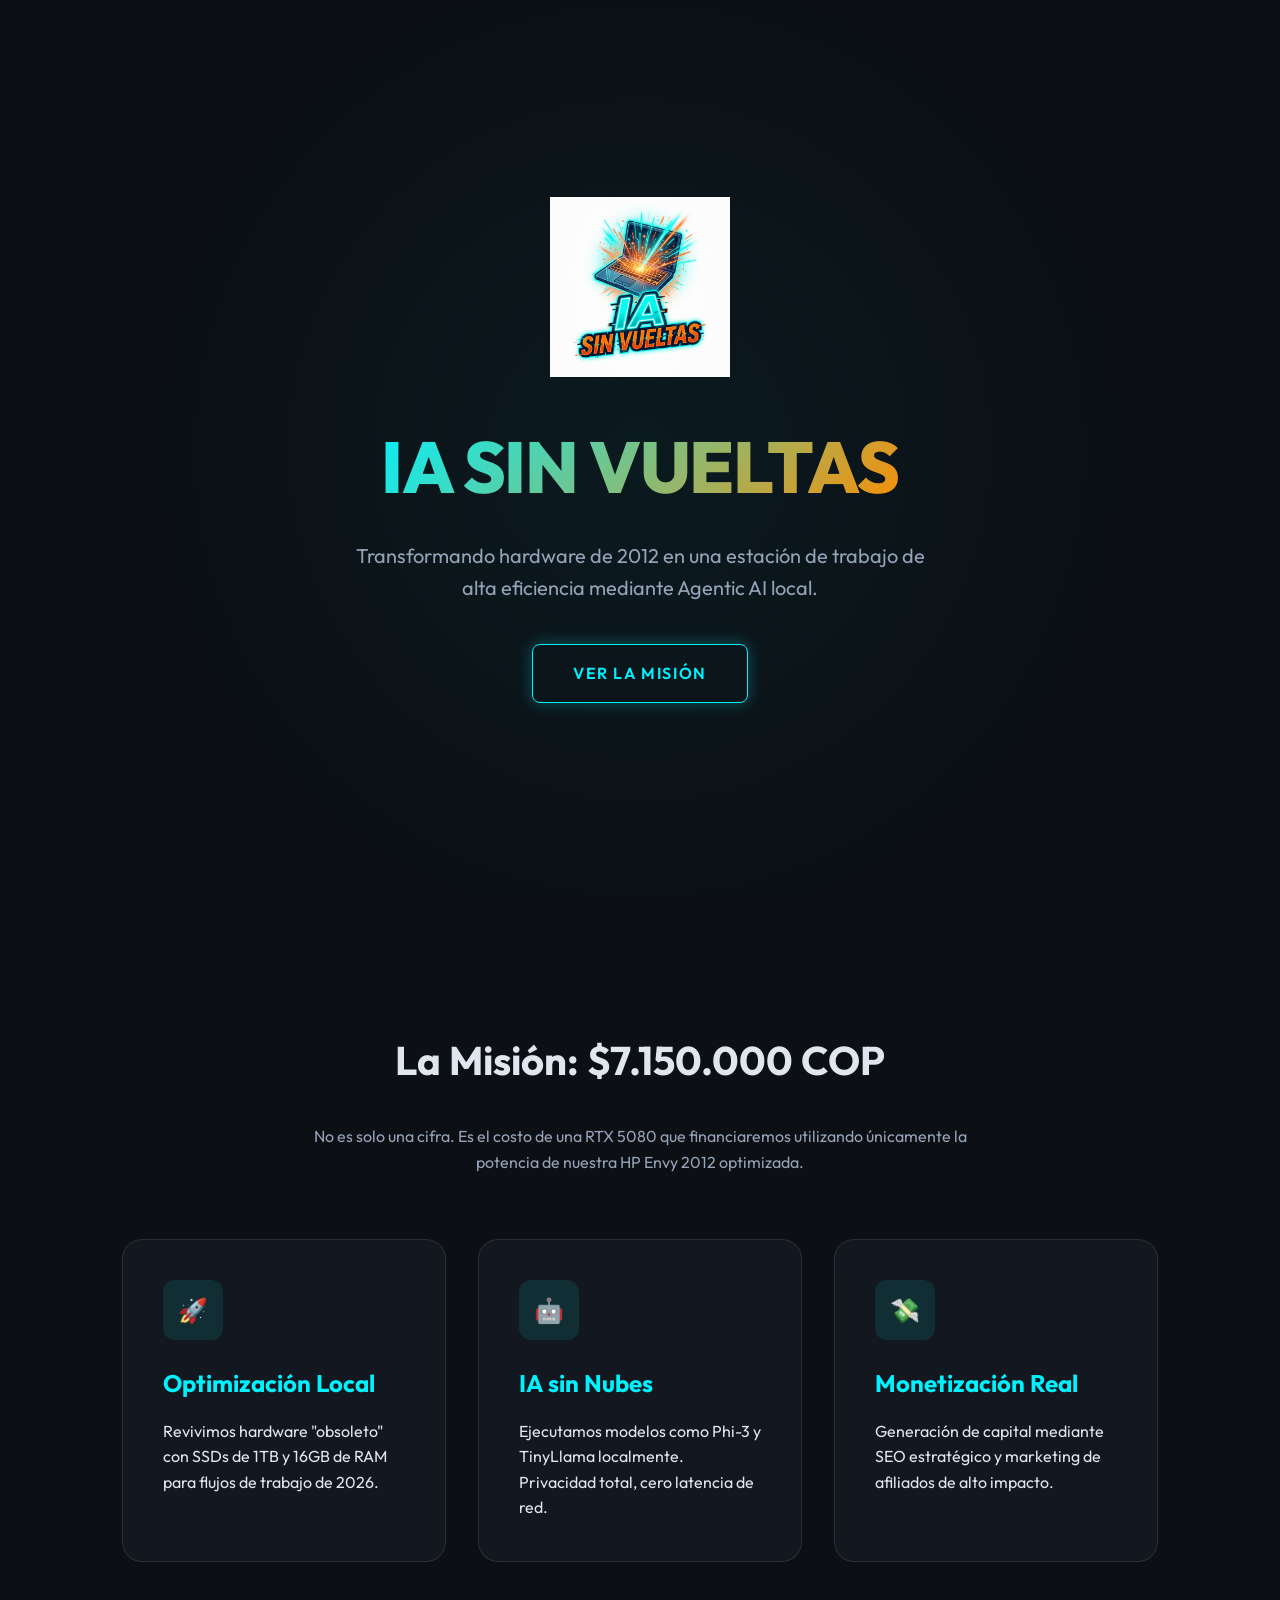
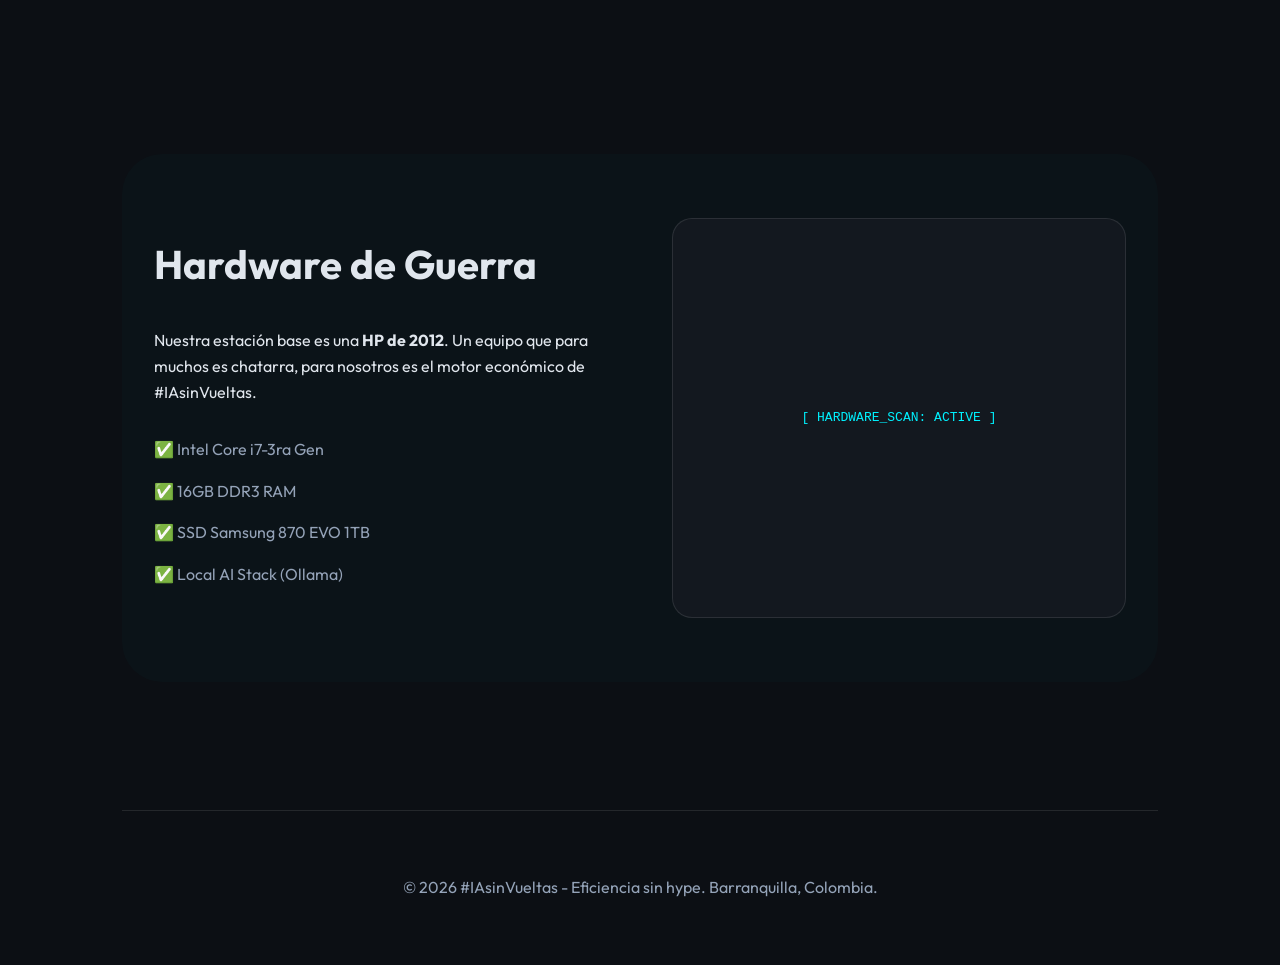
==== web/index.html @ 2c07257b "Initial commit: #IAsinVueltas Project Structure & Professional Website" ====
<!DOCTYPE html>
<html lang="es">
<head>
    <meta charset="UTF-8">
    <meta name="viewport" content="width=device-width, initial-scale=1.0">
    <title>IA sin vueltas | Hardware de 2012 + Inteligencia Artificial</title>
    <meta name="description" content="Descubre cómo revivir hardware antiguo de 2012 con IA local para generar ingresos. El proyecto #IAsinVueltas demuestra eficiencia funcional sin hype.">
    
    <!-- Fonts -->
    <link rel="preconnect" href="https://fonts.googleapis.com">
    <link rel="preconnect" href="https://fonts.gstatic.com" crossorigin>
    <link href="https://fonts.googleapis.com/css2?family=Outfit:wght@300;400;600;800&display=swap" rel="stylesheet">
    
    <!-- Styles -->
    <link rel="stylesheet" href="style.css">
    
    <!-- Favicon -->
    <link rel="icon" type="image/png" href="assets/logo.png">
</head>
<body>
    <div class="noise"></div>
    <div class="bg-overlay"></div>

    <div class="container">
        <header>
            <img src="assets/logo.png" alt="IA sin vueltas Logo" class="brand-logo" style="width: 180px; margin-bottom: 2rem;">
            <h1 data-text="IA SIN VUELTAS" class="glitch">IA SIN VUELTAS</h1>
            <p class="hero-sub">Transformando hardware de 2012 en una estación de trabajo de alta eficiencia mediante Agentic AI local.</p>
            <div class="cta-group">
                <a href="#mision" class="btn-primary">Ver la Misión</a>
            </div>
        </header>

        <section id="mision" style="padding: 8rem 0;">
            <div style="text-align: center; margin-bottom: 4rem;">
                <h2>La Misión: $7.150.000 COP</h2>
                <p style="color: var(--text-dim); max-width: 700px; margin: 0 auto;">No es solo una cifra. Es el costo de una RTX 5080 que financiaremos utilizando únicamente la potencia de nuestra HP Envy 2012 optimizada.</p>
            </div>

            <div class="mission-grid">
                <div class="card">
                    <div class="icon-box">🚀</div>
                    <h3>Optimización Local</h3>
                    <p>Revivimos hardware "obsoleto" con SSDs de 1TB y 16GB de RAM para flujos de trabajo de 2026.</p>
                </div>
                <div class="card">
                    <div class="icon-box">🤖</div>
                    <h3>IA sin Nubes</h3>
                    <p>Ejecutamos modelos como Phi-3 y TinyLlama localmente. Privacidad total, cero latencia de red.</p>
                </div>
                <div class="card">
                    <div class="icon-box">💸</div>
                    <h3>Monetización Real</h3>
                    <p>Generación de capital mediante SEO estratégico y marketing de afiliados de alto impacto.</p>
                </div>
            </div>
        </section>

        <section id="hardware" style="padding: 4rem 0; background: rgba(0, 242, 255, 0.02); border-radius: 40px; margin-bottom: 8rem;">
            <div class="container" style="display: flex; flex-wrap: wrap; align-items: center; gap: 4rem;">
                <div style="flex: 1; min-width: 300px;">
                    <h2>Hardware de Guerra</h2>
                    <p style="margin-bottom: 2rem;">Nuestra estación base es una <strong>HP de 2012</strong>. Un equipo que para muchos es chatarra, para nosotros es el motor económico de #IAsinVueltas.</p>
                    <ul style="list-style: none; color: var(--text-dim);">
                        <li style="margin-bottom: 1rem;">✅ Intel Core i7-3ra Gen</li>
                        <li style="margin-bottom: 1rem;">✅ 16GB DDR3 RAM</li>
                        <li style="margin-bottom: 1rem;">✅ SSD Samsung 870 EVO 1TB</li>
                        <li style="margin-bottom: 1rem;">✅ Local AI Stack (Ollama)</li>
                    </ul>
                </div>
                <div style="flex: 1; min-width: 300px; position: relative;">
                    <div style="width: 100%; height: 400px; background: var(--card-bg); border: 1px solid var(--glass-border); border-radius: 20px; display: flex; justify-content: center; align-items: center; overflow: hidden;">
                        <span style="color: var(--primary); font-family: monospace;">[ HARDWARE_SCAN: ACTIVE ]</span>
                        <!-- Aquí se podría poner una imagen del equipo -->
                    </div>
                </div>
            </div>
        </section>

        <footer style="text-align: center; padding: 4rem 0; border-top: 1px solid var(--glass-border);">
            <p style="color: var(--text-dim);">&copy; 2026 #IAsinVueltas - Eficiencia sin hype. Barranquilla, Colombia.</p>
        </footer>
    </div>

    <script src="main.js"></script>
</body>
</html>
---- web/style.css ----
:root {
    --bg-color: #0c0f14;
    --card-bg: rgba(23, 28, 36, 0.7);
    --primary: #00f2ff; /* Neon Turquoise */
    --secondary: #ff8c00; /* Sunset Orange */
    --text-main: #e0e6ed;
    --text-dim: #94a3b8;
    --glass-border: rgba(255, 255, 255, 0.1);
    --neon-shadow: 0 0 15px rgba(0, 242, 255, 0.3);
    --font-family: 'Outfit', sans-serif;
}

* {
    margin: 0;
    padding: 0;
    box-sizing: border-box;
}

body {
    background-color: var(--bg-color);
    color: var(--text-main);
    font-family: var(--font-family);
    line-height: 1.6;
    overflow-x: hidden;
}

/* Background Effect */
.bg-overlay {
    position: fixed;
    top: 0;
    left: 0;
    width: 100%;
    height: 100%;
    background: radial-gradient(circle at 50% 50%, rgba(0, 242, 255, 0.05) 0%, transparent 70%);
    z-index: -1;
}

.noise {
    position: fixed;
    top: 0;
    left: 0;
    width: 100%;
    height: 100%;
    background: url('https://grainy-gradients.vercel.app/noise.svg');
    opacity: 0.03;
    pointer-events: none;
    z-index: 100;
}

/* Header & Container */
.container {
    max-width: 1100px;
    margin: 0 auto;
    padding: 0 2rem;
}

header {
    height: 100vh;
    display: flex;
    flex-direction: column;
    justify-content: center;
    align-items: center;
    text-align: center;
    position: relative;
}

/* Typography */
h1 {
    font-size: 4.5rem;
    font-weight: 800;
    letter-spacing: -0.02em;
    background: linear-gradient(135deg, var(--primary), var(--secondary));
    background-clip: text;
    -webkit-background-clip: text;
    -webkit-text-fill-color: transparent;
    margin-bottom: 1rem;
    animation: fadeInScale 1s ease-out;
}

h2 {
    font-size: 2.5rem;
    margin-bottom: 2rem;
    color: var(--text-main);
}

.hero-sub {
    font-size: 1.25rem;
    color: var(--text-dim);
    max-width: 600px;
    margin-bottom: 2.5rem;
}

/* Glitch Effect */
.glitch {
    position: relative;
}

.glitch::after {
    content: attr(data-text);
    position: absolute;
    left: 2px;
    text-shadow: -1px 0 var(--secondary);
    top: 0;
    color: var(--text-main);
    background: var(--bg-color);
    overflow: hidden;
    clip: rect(0, 900px, 0, 0);
    animation: noise-anim 2s infinite linear alternate-reverse;
}

/* Buttons */
.btn-primary {
    display: inline-block;
    padding: 1rem 2.5rem;
    background: transparent;
    border: 1px solid var(--primary);
    color: var(--primary);
    text-decoration: none;
    font-weight: 600;
    border-radius: 8px;
    transition: all 0.3s ease;
    box-shadow: var(--neon-shadow);
    text-transform: uppercase;
    letter-spacing: 0.1em;
}

.btn-primary:hover {
    background: var(--primary);
    color: var(--bg-color);
    box-shadow: 0 0 30px var(--primary);
    transform: translateY(-2px);
}

/* Grid & Cards */
.mission-grid {
    display: grid;
    grid-template-columns: repeat(auto-fit, minmax(300px, 1fr));
    gap: 2rem;
    margin: 4rem 0;
}

.card {
    background: var(--card-bg);
    backdrop-filter: blur(12px);
    border: 1px solid var(--glass-border);
    padding: 2.5rem;
    border-radius: 20px;
    transition: transform 0.3s ease, border-color 0.3s ease;
}

.card:hover {
    transform: translateY(-10px);
    border-color: var(--primary);
}

.card h3 {
    color: var(--primary);
    margin-bottom: 1rem;
    font-size: 1.5rem;
}

/* Hardware Icons (Simple shapes for speed) */
.icon-box {
    width: 60px;
    height: 60px;
    background: rgba(0, 242, 255, 0.1);
    border-radius: 12px;
    display: flex;
    justify-content: center;
    align-items: center;
    margin-bottom: 1.5rem;
    font-size: 1.5rem;
}

/* Animations */
@keyframes fadeInScale {
    from { opacity: 0; transform: scale(0.9); }
    to { opacity: 1; transform: scale(1); }
}

@keyframes noise-anim {
  0% { clip: rect(10px, 9999px, 80px, 0); }
  20% { clip: rect(30px, 9999px, 20px, 0); }
  /* ... more steps ... */
  100% { clip: rect(80px, 9999px, 40px, 0); }
}

/* Mobile Responsive */
@media (max-width: 768px) {
    h1 { font-size: 3rem; }
    .hero-sub { font-size: 1rem; }
    header { height: auto; padding: 6rem 0; }
}
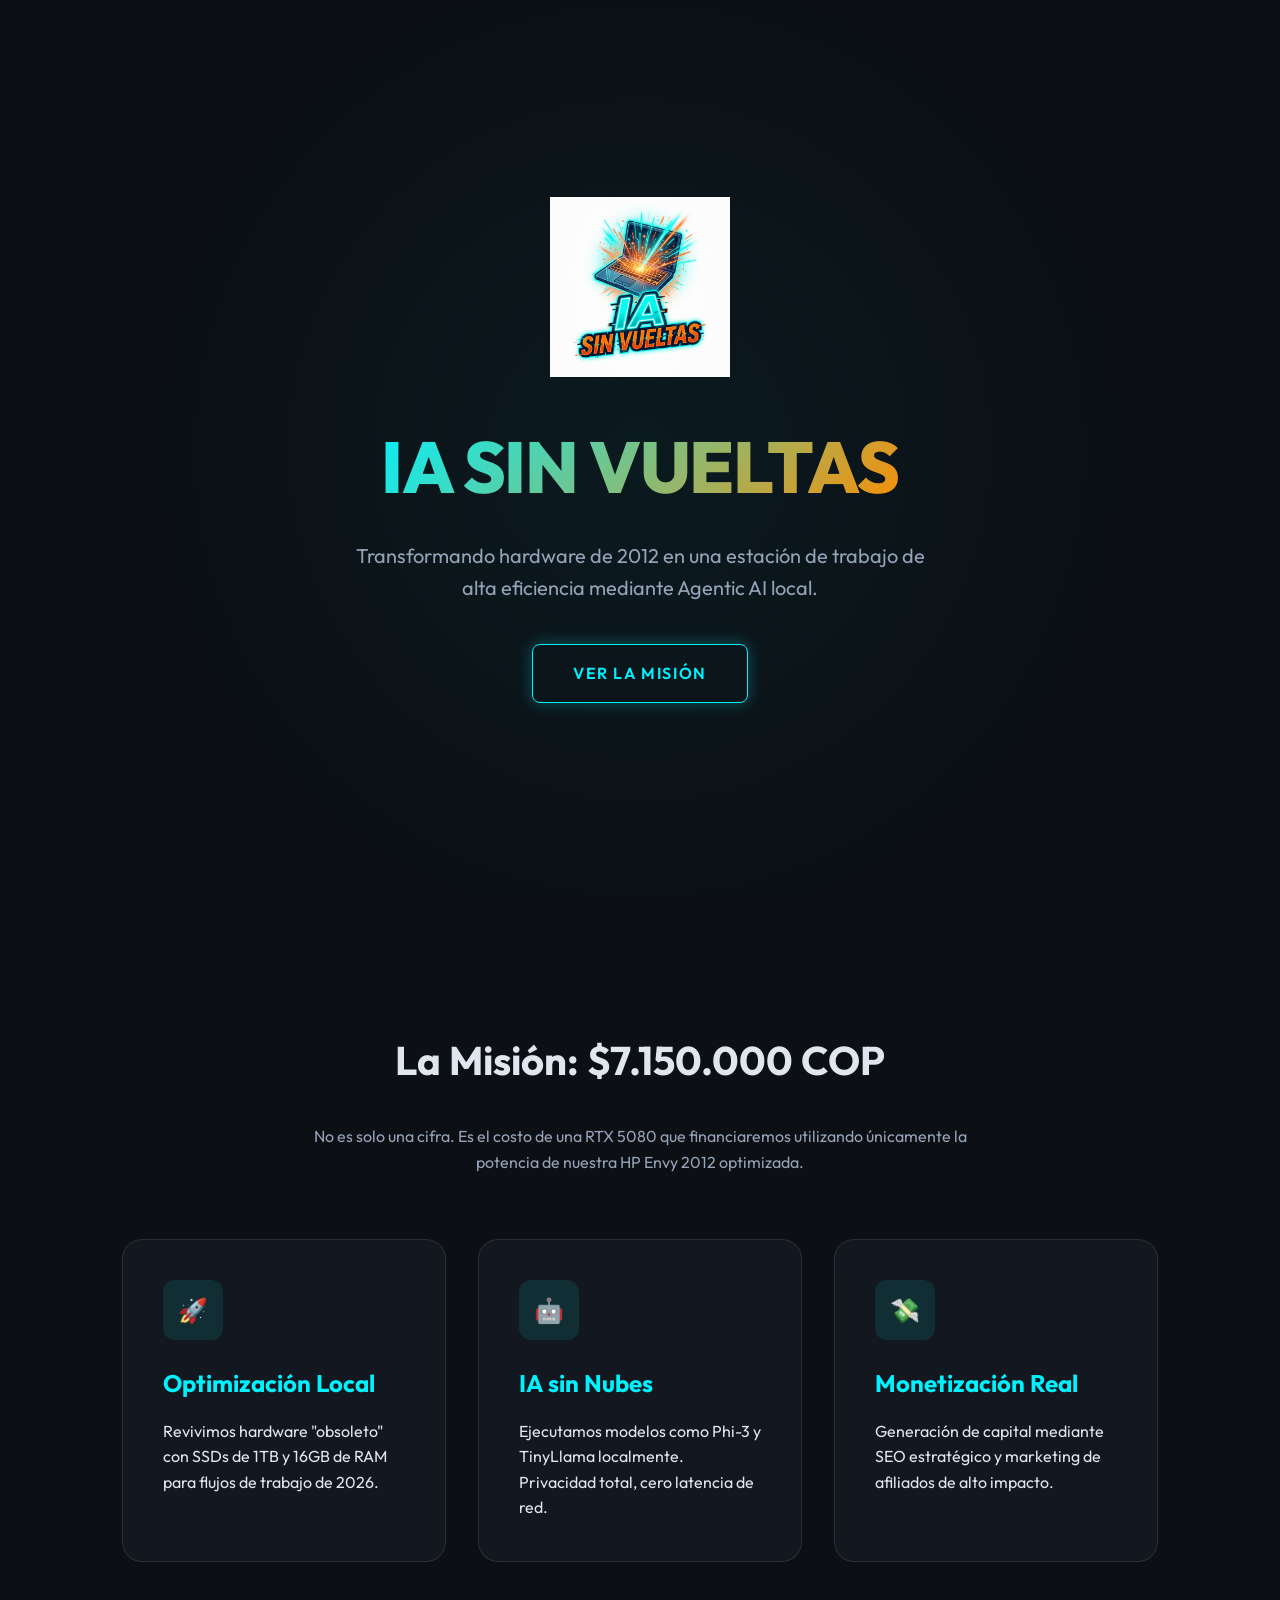
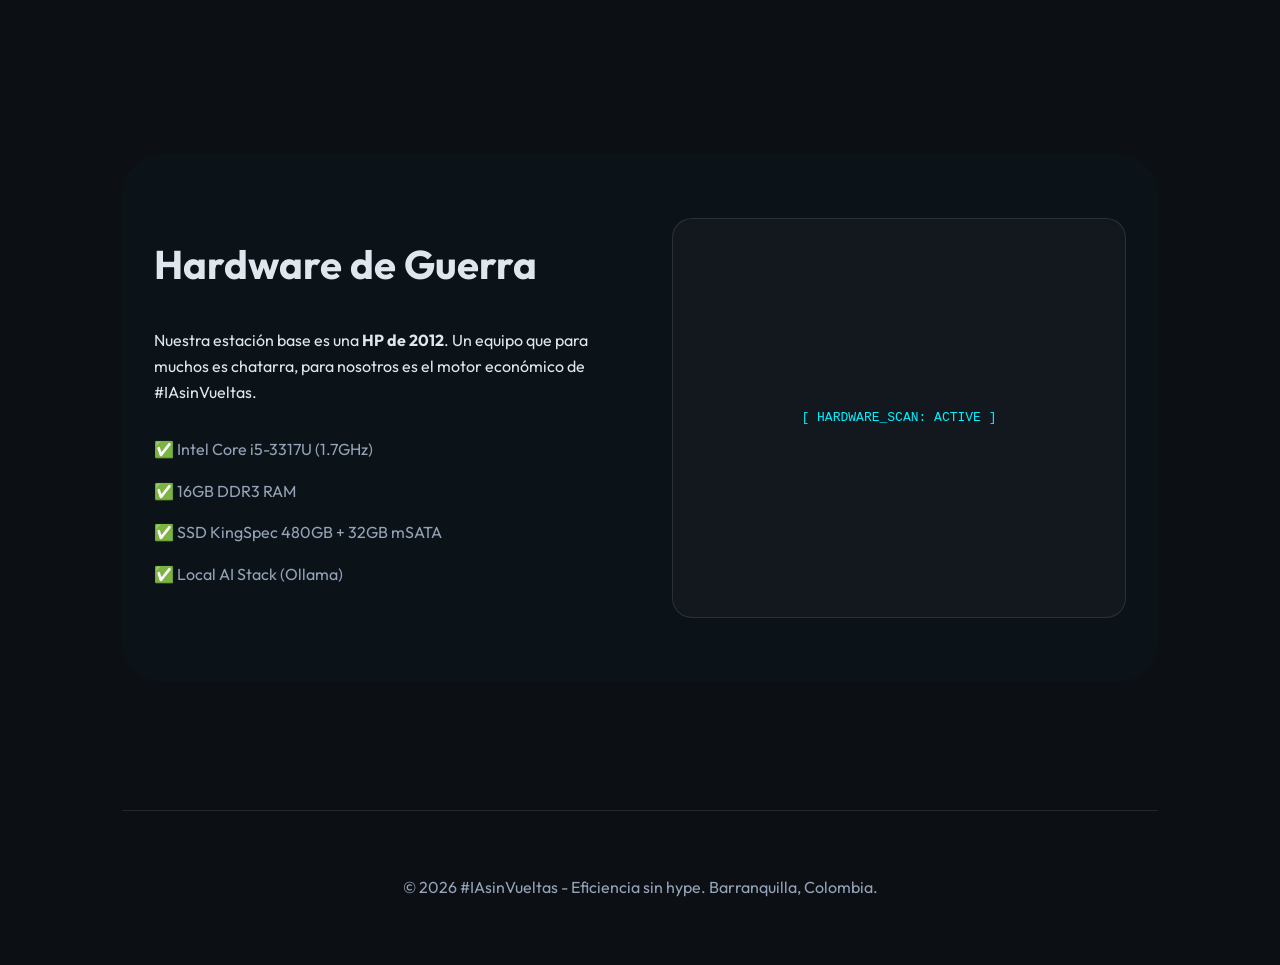
==== commit caf6aef1: "Fix: Corrected hardware specs (i5-3317U, 480GB SSD) after system audit" ====
--- a/web/index.html
+++ b/web/index.html
@@ -3,6 +3,7 @@
 <head>
     <meta charset="UTF-8">
     <meta name="viewport" content="width=device-width, initial-scale=1.0">
+    <!-- Trigger for Deploy 01 -->
     <title>IA sin vueltas | Hardware de 2012 + Inteligencia Artificial</title>
     <meta name="description" content="Descubre cómo revivir hardware antiguo de 2012 con IA local para generar ingresos. El proyecto #IAsinVueltas demuestra eficiencia funcional sin hype.">
     
@@ -62,9 +63,9 @@
                     <h2>Hardware de Guerra</h2>
                     <p style="margin-bottom: 2rem;">Nuestra estación base es una <strong>HP de 2012</strong>. Un equipo que para muchos es chatarra, para nosotros es el motor económico de #IAsinVueltas.</p>
                     <ul style="list-style: none; color: var(--text-dim);">
-                        <li style="margin-bottom: 1rem;">✅ Intel Core i7-3ra Gen</li>
+                        <li style="margin-bottom: 1rem;">✅ Intel Core i5-3317U (1.7GHz)</li>
                         <li style="margin-bottom: 1rem;">✅ 16GB DDR3 RAM</li>
-                        <li style="margin-bottom: 1rem;">✅ SSD Samsung 870 EVO 1TB</li>
+                        <li style="margin-bottom: 1rem;">✅ SSD KingSpec 480GB + 32GB mSATA</li>
                         <li style="margin-bottom: 1rem;">✅ Local AI Stack (Ollama)</li>
                     </ul>
                 </div>
